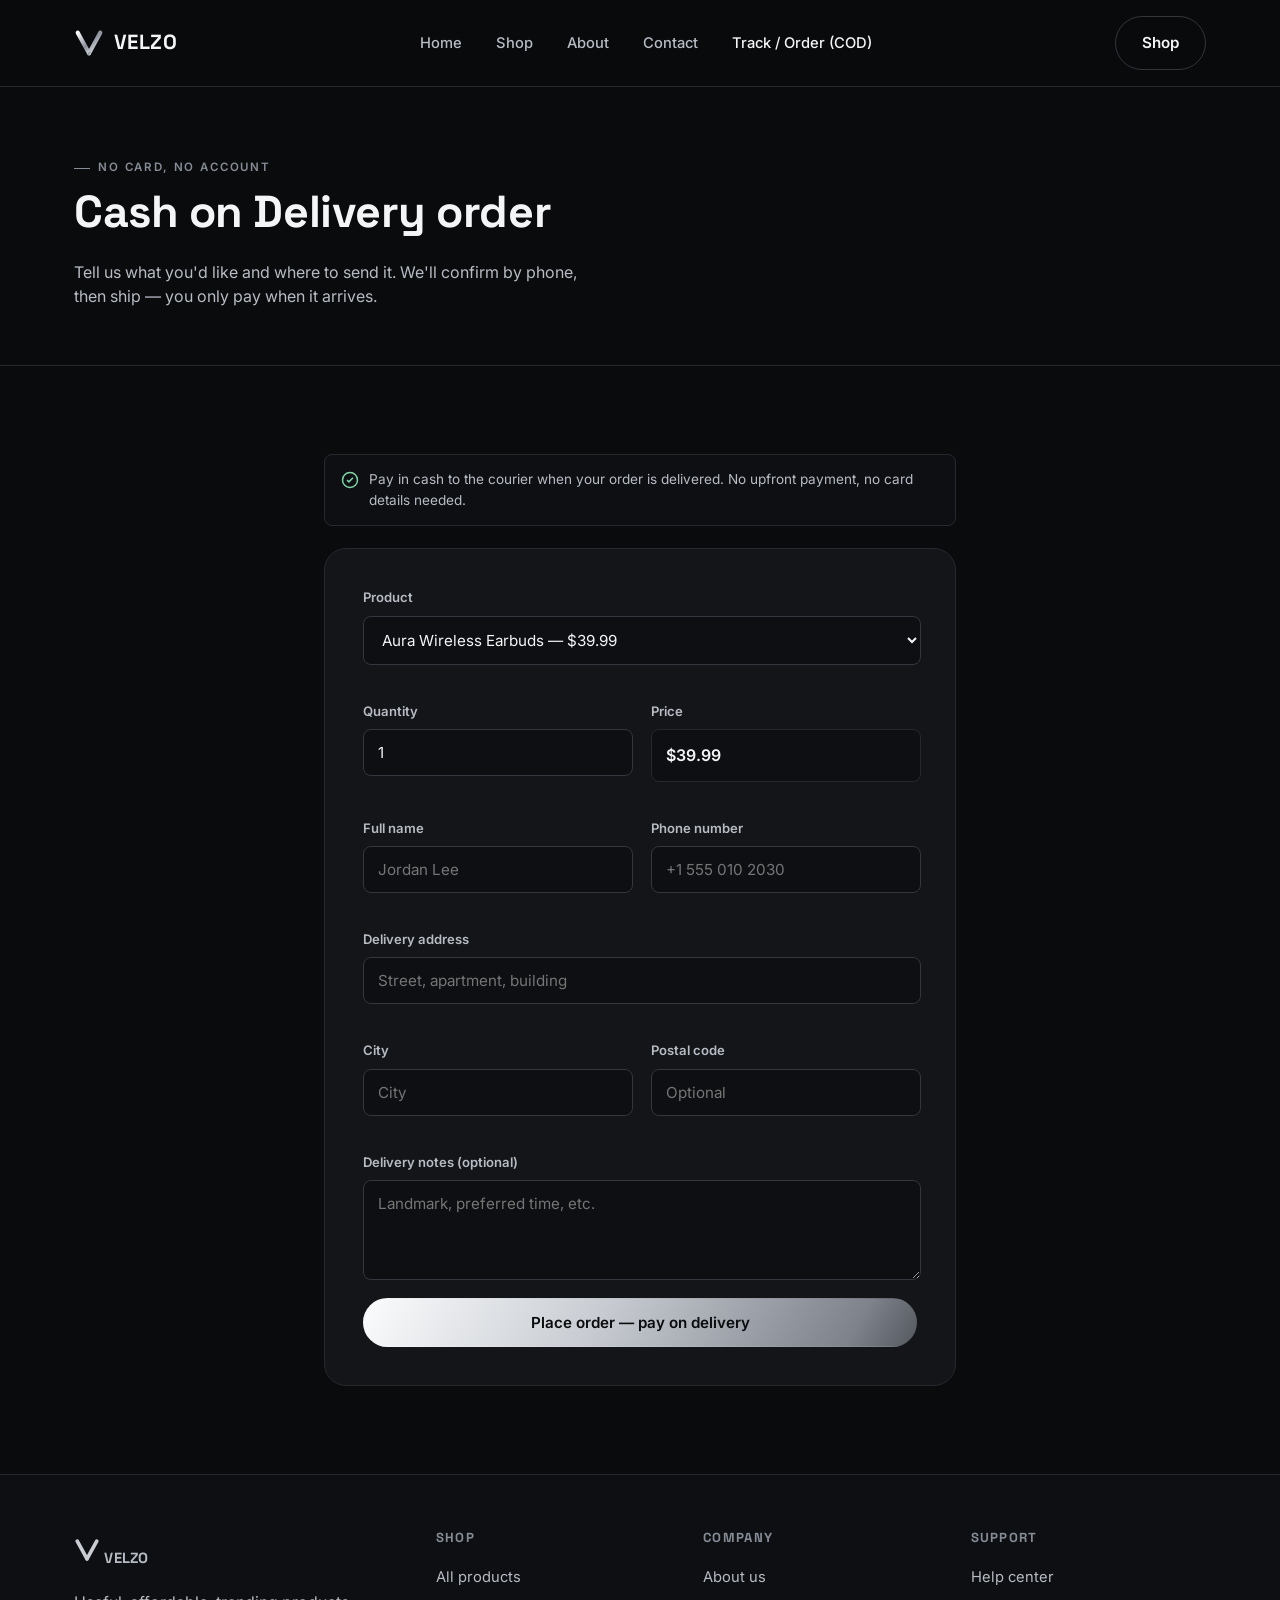
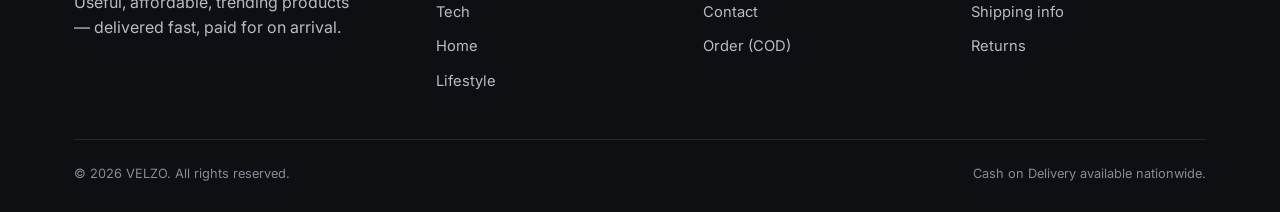
==== order.html @ 2fbee6c0 "Add files via upload" ====
<!DOCTYPE html>
<html lang="en">
<head>
<meta charset="UTF-8">
<meta name="viewport" content="width=device-width, initial-scale=1.0">
<title>Order — Cash on Delivery — VELZO</title>
<link rel="preconnect" href="https://fonts.googleapis.com">
<link href="https://fonts.googleapis.com/css2?family=Space+Grotesk:wght@500;600;700&family=Inter:wght@400;500;600;700&display=swap" rel="stylesheet">
<link rel="stylesheet" href="style.css">
</head>
<body>

<nav class="nav">
  <div class="nav-inner">
    <a href="index.html" class="logo">
      <svg width="30" height="30" viewBox="0 0 32 32"><defs><linearGradient id="g1" x1="0" y1="0" x2="1" y2="1">
        <stop offset="0" stop-color="#fbfcfd"/><stop offset="0.5" stop-color="#8b929c"/><stop offset="1" stop-color="#fbfcfd"/>
      </linearGradient></defs>
      <path d="M4 5 L16 27 L28 5" stroke="url(#g1)" stroke-width="4.5" fill="none" stroke-linecap="round" stroke-linejoin="round"/>
      <circle cx="16" cy="27" r="2.1" fill="url(#g1)"/></svg>
      VELZO
    </a>
    <ul class="nav-links">
      <li><a href="index.html">Home</a></li>
      <li><a href="shop.html">Shop</a></li>
      <li><a href="about.html">About</a></li>
      <li><a href="contact.html">Contact</a></li>
      <li><a href="order.html" class="active">Track / Order (COD)</a></li>
    </ul>
    <div class="nav-cta">
      <a href="shop.html" class="btn btn-outline">Shop</a>
      <button class="nav-toggle" aria-label="Menu"><span></span></button>
    </div>
  </div>
</nav>

<div class="page-header">
  <div class="container">
    <div class="eyebrow">No card, no account</div>
    <h1>Cash on Delivery order</h1>
    <p style="max-width:520px;">Tell us what you'd like and where to send it. We'll confirm by phone, then ship — you only pay when it arrives.</p>
  </div>
</div>

<section>
  <div class="container" style="max-width:680px;">

    <div class="form-note">
      <svg width="18" height="18" viewBox="0 0 24 24" fill="none" stroke="currentColor" stroke-width="2"><circle cx="12" cy="12" r="10"/><path d="M8 12l2.5 2.5L16 9"/></svg>
      <span>Pay in cash to the courier when your order is delivered. No upfront payment, no card details needed.</span>
    </div>

    <div class="form-card" id="order-form-card">
      <form id="order-form">
        <div class="form-grid">
          <div class="field full">
            <label for="order-product">Product</label>
            <select id="order-product" required></select>
          </div>
          <div class="field">
            <label for="order-qty">Quantity</label>
            <input id="order-qty" type="number" min="1" value="1" required>
          </div>
          <div class="field">
            <label>Price</label>
            <div style="padding:13px 14px;border:1px solid var(--border);border-radius:var(--radius-sm);background:var(--bg-soft);color:var(--silver-100);font-weight:600;" id="order-price-display">—</div>
          </div>
          <div class="field"><label for="order-name">Full name</label><input id="order-name" type="text" required placeholder="Jordan Lee"></div>
          <div class="field"><label for="order-phone">Phone number</label><input id="order-phone" type="tel" required placeholder="+1 555 010 2030"></div>
          <div class="field full"><label for="order-address">Delivery address</label><input id="order-address" type="text" required placeholder="Street, apartment, building"></div>
          <div class="field"><label for="order-city">City</label><input id="order-city" type="text" required placeholder="City"></div>
          <div class="field"><label for="order-zip">Postal code</label><input id="order-zip" type="text" placeholder="Optional"></div>
          <div class="field full"><label for="order-notes">Delivery notes (optional)</label><textarea id="order-notes" placeholder="Landmark, preferred time, etc."></textarea></div>
        </div>
        <button type="submit" class="btn btn-primary btn-block">Place order — pay on delivery</button>
      </form>
    </div>

    <div class="form-card success-panel" id="order-success">
      <svg width="48" height="48" viewBox="0 0 24 24" fill="none" stroke="currentColor" stroke-width="2"><circle cx="12" cy="12" r="10"/><path d="M8 12l2.5 2.5L16 9"/></svg>
      <h3>Order received</h3>
      <p>We'll call to confirm shortly, then ship your order. Pay the courier in cash when it arrives.</p>
      <div class="order-summary">
        <div><span>Name</span><span id="summary-name"></span></div>
        <div><span>Phone</span><span id="summary-phone"></span></div>
        <div><span>Deliver to</span><span id="summary-address"></span></div>
        <div><span>Order</span><span id="summary-product"></span></div>
        <div><span>Total</span><span id="summary-total"></span></div>
      </div>
      <a href="shop.html" class="btn btn-outline">Continue shopping</a>
    </div>

  </div>
</section>

<footer>
  <div class="container">
    <div class="footer-grid">
      <div>
        <a href="index.html" class="logo" style="margin-bottom:14px;">
          <svg width="26" height="26" viewBox="0 0 32 32"><path d="M4 5 L16 27 L28 5" stroke="#c9cdd3" stroke-width="4.5" fill="none" stroke-linecap="round" stroke-linejoin="round"/><circle cx="16" cy="27" r="2.1" fill="#c9cdd3"/></svg>
          VELZO
        </a>
        <p style="max-width:280px;">Useful, affordable, trending products — delivered fast, paid for on arrival.</p>
      </div>
      <div>
        <h4>Shop</h4>
        <a href="shop.html">All products</a>
        <a href="shop.html">Tech</a>
        <a href="shop.html">Home</a>
        <a href="shop.html">Lifestyle</a>
      </div>
      <div>
        <h4>Company</h4>
        <a href="about.html">About us</a>
        <a href="contact.html">Contact</a>
        <a href="order.html">Order (COD)</a>
      </div>
      <div>
        <h4>Support</h4>
        <a href="contact.html">Help center</a>
        <a href="contact.html">Shipping info</a>
        <a href="contact.html">Returns</a>
      </div>
    </div>
    <div class="footer-bottom">
      <span>© 2026 VELZO. All rights reserved.</span>
      <span>Cash on Delivery available nationwide.</span>
    </div>
  </div>
</footer>

<script src="script.js"></script>
</body>
</html>
---- style.css ----
/* ===== VELZO — design tokens ===== */
:root{
  --bg:#0a0b0d;
  --bg-soft:#0d0f12;
  --panel:#141519;
  --panel-2:#191b20;
  --border:#26282e;
  --border-light:#34363d;
  --silver-100:#f4f5f7;
  --silver-200:#e2e4e8;
  --silver-400:#b7bcc4;
  --silver-600:#868c96;
  --silver-800:#4d5158;
  --glow:#bcd4e6;
  --danger:#e2665f;
  --ok:#7fd6a6;
  --radius-sm:8px;
  --radius:14px;
  --radius-lg:22px;
  --chrome:linear-gradient(120deg,#fbfcfd 0%,#c7cbd1 22%,#7d828b 45%,#3c3e43 55%,#c7cbd1 75%,#fbfcfd 100%);
  --font-display:'Space Grotesk',sans-serif;
  --font-body:'Inter',sans-serif;
  --maxw:1180px;
}

*,*::before,*::after{box-sizing:border-box;}
html{scroll-behavior:smooth;}
body{
  margin:0;
  background:var(--bg);
  color:var(--silver-200);
  font-family:var(--font-body);
  line-height:1.55;
  -webkit-font-smoothing:antialiased;
}
img{max-width:100%;display:block;}
a{color:inherit;text-decoration:none;}
ul{list-style:none;margin:0;padding:0;}
h1,h2,h3,h4{
  font-family:var(--font-display);
  color:var(--silver-100);
  line-height:1.12;
  margin:0 0 .5em;
  letter-spacing:-0.01em;
}
p{margin:0 0 1em;color:var(--silver-400);}
.container{max-width:var(--maxw);margin:0 auto;padding:0 24px;}
section{padding:88px 0;}
@media(max-width:720px){section{padding:56px 0;}}

.eyebrow{
  display:inline-flex;align-items:center;gap:8px;
  font-family:var(--font-body);
  font-size:.72rem;font-weight:600;letter-spacing:.16em;text-transform:uppercase;
  color:var(--silver-600);
  margin-bottom:14px;
}
.eyebrow::before{content:"";width:16px;height:1px;background:var(--silver-600);}

.chrome-text{
  background:var(--chrome);
  background-size:200% auto;
  -webkit-background-clip:text;background-clip:text;color:transparent;
  animation:sheen 6s linear infinite;
}
@keyframes sheen{to{background-position:200% center;}}

/* ===== buttons ===== */
.btn{
  display:inline-flex;align-items:center;justify-content:center;gap:8px;
  font-family:var(--font-body);font-weight:600;font-size:.95rem;
  padding:14px 26px;border-radius:100px;border:1px solid transparent;
  cursor:pointer;transition:transform .18s ease,box-shadow .18s ease,border-color .18s ease,background .18s ease;
  white-space:nowrap;
}
.btn:active{transform:scale(.97);}
.btn-primary{
  background:var(--chrome);background-size:200% auto;background-position:0 center;
  color:#0a0b0d;
}
.btn-primary:hover{background-position:100% center;box-shadow:0 0 0 1px var(--silver-200),0 8px 24px -8px rgba(255,255,255,.25);}
.btn-outline{
  background:transparent;border-color:var(--border-light);color:var(--silver-100);
}
.btn-outline:hover{border-color:var(--silver-400);box-shadow:0 0 0 1px var(--border-light);}
.btn-block{width:100%;}
.btn[disabled]{opacity:.5;cursor:not-allowed;}

/* ===== nav ===== */
.nav{
  position:sticky;top:0;z-index:50;
  background:rgba(10,11,13,.78);backdrop-filter:blur(10px);
  border-bottom:1px solid var(--border);
}
.nav-inner{display:flex;align-items:center;justify-content:space-between;padding:16px 24px;max-width:var(--maxw);margin:0 auto;}
.logo{display:flex;align-items:center;gap:10px;font-family:var(--font-display);font-size:1.28rem;font-weight:700;color:var(--silver-100);letter-spacing:.02em;}
.logo svg{flex-shrink:0;}
.nav-links{display:flex;align-items:center;gap:34px;}
.nav-links a{font-size:.92rem;font-weight:500;color:var(--silver-400);transition:color .15s;}
.nav-links a:hover,.nav-links a.active{color:var(--silver-100);}
.nav-cta{display:flex;align-items:center;gap:14px;}
.nav-toggle{display:none;background:none;border:1px solid var(--border-light);border-radius:8px;padding:8px 10px;cursor:pointer;}
.nav-toggle span,.nav-toggle span::before,.nav-toggle span::after{content:"";display:block;width:18px;height:2px;background:var(--silver-100);position:relative;}
.nav-toggle span::before{position:absolute;top:-6px;}
.nav-toggle span::after{position:absolute;top:6px;}

@media(max-width:860px){
  .nav-links{
    position:fixed;inset:64px 0 auto 0;background:var(--bg-soft);
    flex-direction:column;align-items:flex-start;gap:0;
    border-bottom:1px solid var(--border);
    transform:translateY(-130%);transition:transform .25s ease;
  }
  .nav-links.open{transform:translateY(0);}
  .nav-links a{width:100%;padding:16px 24px;border-bottom:1px solid var(--border);}
  .nav-toggle{display:block;}
  .nav-cta .btn-outline{display:none;}
}

/* ===== hero ===== */
.hero{position:relative;overflow:hidden;padding:120px 0 100px;}
.hero-mark{
  position:absolute;right:-120px;top:-120px;width:560px;height:560px;opacity:.16;
  background:radial-gradient(circle at 30% 30%,var(--silver-400),transparent 60%);
  filter:blur(10px);pointer-events:none;
}
.hero-grid{display:grid;grid-template-columns:1.1fr .9fr;gap:56px;align-items:center;position:relative;}
.hero h1{font-size:clamp(2.4rem,5vw,3.9rem);}
.hero p.lead{font-size:1.12rem;max-width:520px;}
.hero-actions{display:flex;gap:14px;margin-top:32px;flex-wrap:wrap;}
.hero-visual{position:relative;aspect-ratio:1/1;border-radius:var(--radius-lg);border:1px solid var(--border-light);background:linear-gradient(160deg,var(--panel),var(--bg-soft));display:flex;align-items:center;justify-content:center;}
.hero-visual svg{width:62%;height:62%;}
@media(max-width:900px){.hero-grid{grid-template-columns:1fr;}.hero-visual{order:-1;max-width:340px;margin:0 auto;}}

/* ===== trust strip ===== */
.trust-strip{border-top:1px solid var(--border);border-bottom:1px solid var(--border);background:var(--bg-soft);}
.trust-strip .container{display:flex;justify-content:space-between;flex-wrap:wrap;gap:20px;padding-top:26px;padding-bottom:26px;}
.trust-item{display:flex;align-items:center;gap:10px;font-size:.86rem;color:var(--silver-400);font-weight:500;}
.trust-item svg{flex-shrink:0;color:var(--silver-200);}

/* ===== section headers ===== */
.section-head{display:flex;justify-content:space-between;align-items:flex-end;gap:24px;margin-bottom:40px;flex-wrap:wrap;}
.section-head h2{font-size:clamp(1.7rem,3vw,2.3rem);margin:0;}
.section-head p{margin:0;max-width:420px;}

/* ===== product grid / cards ===== */
.grid{display:grid;grid-template-columns:repeat(3,1fr);gap:22px;}
@media(max-width:920px){.grid{grid-template-columns:repeat(2,1fr);}}
@media(max-width:560px){.grid{grid-template-columns:1fr;}}

.card{
  background:var(--panel);border:1px solid var(--border);border-radius:var(--radius);
  padding:22px;display:flex;flex-direction:column;gap:14px;
  transition:transform .2s ease,border-color .2s ease,box-shadow .2s ease;
  position:relative;
}
.card:hover{transform:translateY(-6px);border-color:var(--border-light);box-shadow:0 20px 40px -20px rgba(0,0,0,.6),0 0 0 1px var(--border-light);}
.card-media{
  aspect-ratio:1/1;border-radius:var(--radius-sm);background:var(--bg-soft);
  border:1px solid var(--border);display:flex;align-items:center;justify-content:center;overflow:hidden;
}
.card-media svg{width:52%;height:52%;color:var(--silver-200);}
.card-tag{position:absolute;top:34px;left:34px;font-size:.68rem;font-weight:700;letter-spacing:.08em;text-transform:uppercase;background:rgba(10,11,13,.75);color:var(--silver-100);padding:5px 10px;border-radius:100px;border:1px solid var(--border-light);}
.card h3{font-size:1.05rem;margin:0;}
.card .price{font-family:var(--font-display);color:var(--silver-100);font-size:1.15rem;font-weight:700;}
.card .price small{color:var(--silver-600);font-weight:500;font-size:.8rem;text-decoration:line-through;margin-left:8px;}
.card-row{display:flex;align-items:center;justify-content:space-between;gap:12px;margin-top:auto;}
.card-desc{font-size:.88rem;color:var(--silver-600);margin:0;}

/* ===== filters (shop) ===== */
.filters{display:flex;gap:10px;flex-wrap:wrap;margin-bottom:34px;}
.chip{
  border:1px solid var(--border-light);padding:9px 18px;border-radius:100px;font-size:.85rem;font-weight:600;
  color:var(--silver-400);cursor:pointer;background:transparent;transition:all .15s;
}
.chip.active,.chip:hover{color:#0a0b0d;background:var(--silver-200);border-color:var(--silver-200);}

/* ===== value props ===== */
.values{display:grid;grid-template-columns:repeat(3,1fr);gap:22px;}
@media(max-width:820px){.values{grid-template-columns:1fr;}}
.value-card{padding:30px;border:1px solid var(--border);border-radius:var(--radius);background:var(--bg-soft);}
.value-card svg{margin-bottom:18px;color:var(--silver-200);}
.value-card h3{font-size:1.1rem;}

/* ===== CTA band ===== */
.cta-band{
  background:linear-gradient(135deg,var(--panel-2),var(--bg-soft));
  border:1px solid var(--border-light);border-radius:var(--radius-lg);
  padding:56px;text-align:center;
}
.cta-band h2{font-size:clamp(1.6rem,3vw,2.2rem);}
.cta-band .btn{margin-top:14px;}

/* ===== footer ===== */
footer{border-top:1px solid var(--border);background:var(--bg-soft);padding:56px 0 28px;}
.footer-grid{display:grid;grid-template-columns:1.4fr 1fr 1fr 1fr;gap:32px;margin-bottom:40px;}
@media(max-width:760px){.footer-grid{grid-template-columns:1fr 1fr;}}
.footer-grid h4{font-size:.82rem;text-transform:uppercase;letter-spacing:.1em;color:var(--silver-600);margin-bottom:14px;}
.footer-grid a{display:block;padding:6px 0;color:var(--silver-400);font-size:.92rem;}
.footer-grid a:hover{color:var(--silver-100);}
.footer-bottom{display:flex;justify-content:space-between;flex-wrap:wrap;gap:12px;border-top:1px solid var(--border);padding-top:24px;font-size:.8rem;color:var(--silver-600);}

/* ===== page header (inner pages) ===== */
.page-header{padding:64px 0 40px;border-bottom:1px solid var(--border);}
.page-header .eyebrow{margin-bottom:10px;}
.page-header h1{font-size:clamp(2rem,4vw,2.8rem);}

/* ===== product detail ===== */
.product-detail{display:grid;grid-template-columns:1fr 1fr;gap:52px;align-items:start;}
@media(max-width:860px){.product-detail{grid-template-columns:1fr;}}
.product-gallery{aspect-ratio:1/1;border-radius:var(--radius-lg);background:var(--panel);border:1px solid var(--border-light);display:flex;align-items:center;justify-content:center;}
.product-gallery svg{width:48%;height:48%;color:var(--silver-200);}
.product-info .price-row{display:flex;align-items:baseline;gap:12px;margin:14px 0 22px;}
.product-info .price-row .price{font-family:var(--font-display);font-size:2rem;color:var(--silver-100);font-weight:700;}
.product-info .price-row .old{color:var(--silver-600);text-decoration:line-through;font-size:1.1rem;}
.badge{display:inline-block;font-size:.7rem;font-weight:700;letter-spacing:.08em;text-transform:uppercase;color:var(--ok);border:1px solid var(--ok);border-radius:100px;padding:4px 10px;margin-bottom:14px;}
.spec-list{border-top:1px solid var(--border);margin-top:26px;}
.spec-row{display:flex;justify-content:space-between;padding:12px 0;border-bottom:1px solid var(--border);font-size:.9rem;}
.spec-row span:first-child{color:var(--silver-600);}
.spec-row span:last-child{color:var(--silver-200);font-weight:500;}
.product-actions{display:flex;gap:12px;margin-top:26px;flex-wrap:wrap;}

/* ===== forms ===== */
.form-card{background:var(--panel);border:1px solid var(--border);border-radius:var(--radius-lg);padding:38px;}
.form-grid{display:grid;grid-template-columns:1fr 1fr;gap:18px;}
@media(max-width:640px){.form-grid{grid-template-columns:1fr;}}
.field{display:flex;flex-direction:column;gap:8px;margin-bottom:18px;}
.field.full{grid-column:1/-1;}
.field label{font-size:.82rem;font-weight:600;color:var(--silver-400);}
.field input,.field select,.field textarea{
  background:var(--bg-soft);border:1px solid var(--border-light);border-radius:var(--radius-sm);
  padding:13px 14px;color:var(--silver-100);font-family:var(--font-body);font-size:.95rem;
}
.field input:focus,.field select:focus,.field textarea:focus{outline:none;border-color:var(--silver-400);box-shadow:0 0 0 3px rgba(191,196,204,.12);}
.field textarea{resize:vertical;min-height:100px;}
.form-note{display:flex;gap:10px;align-items:flex-start;background:var(--bg-soft);border:1px solid var(--border);border-radius:var(--radius-sm);padding:14px 16px;font-size:.85rem;color:var(--silver-400);margin-bottom:22px;}
.form-note svg{flex-shrink:0;margin-top:2px;color:var(--ok);}
.success-panel{display:none;text-align:center;padding:50px 20px;}
.success-panel svg{margin:0 auto 18px;color:var(--ok);}
.success-panel.show{display:block;}
.form-card.hide{display:none;}
.order-summary{background:var(--bg-soft);border:1px solid var(--border);border-radius:var(--radius-sm);padding:16px 18px;margin:20px 0;text-align:left;font-size:.9rem;}
.order-summary div{display:flex;justify-content:space-between;padding:4px 0;color:var(--silver-400);}
.order-summary div span:last-child{color:var(--silver-100);font-weight:600;}

/* ===== about page ===== */
.about-grid{display:grid;grid-template-columns:1fr 1fr;gap:52px;align-items:center;}
@media(max-width:860px){.about-grid{grid-template-columns:1fr;}}
.stat-row{display:flex;gap:36px;margin-top:28px;flex-wrap:wrap;}
.stat b{display:block;font-family:var(--font-display);font-size:1.9rem;color:var(--silver-100);}
.stat span{font-size:.8rem;color:var(--silver-600);}

/* ===== contact ===== */
.contact-grid{display:grid;grid-template-columns:1fr 1fr;gap:52px;}
@media(max-width:860px){.contact-grid{grid-template-columns:1fr;}}
.contact-info-card{border:1px solid var(--border);border-radius:var(--radius);padding:24px;background:var(--bg-soft);display:flex;gap:16px;margin-bottom:16px;}
.contact-info-card svg{flex-shrink:0;color:var(--silver-200);}
.contact-info-card h4{margin:0 0 4px;font-size:.95rem;color:var(--silver-100);}
.contact-info-card p{margin:0;font-size:.88rem;}

.empty-state{text-align:center;padding:60px 20px;color:var(--silver-600);}
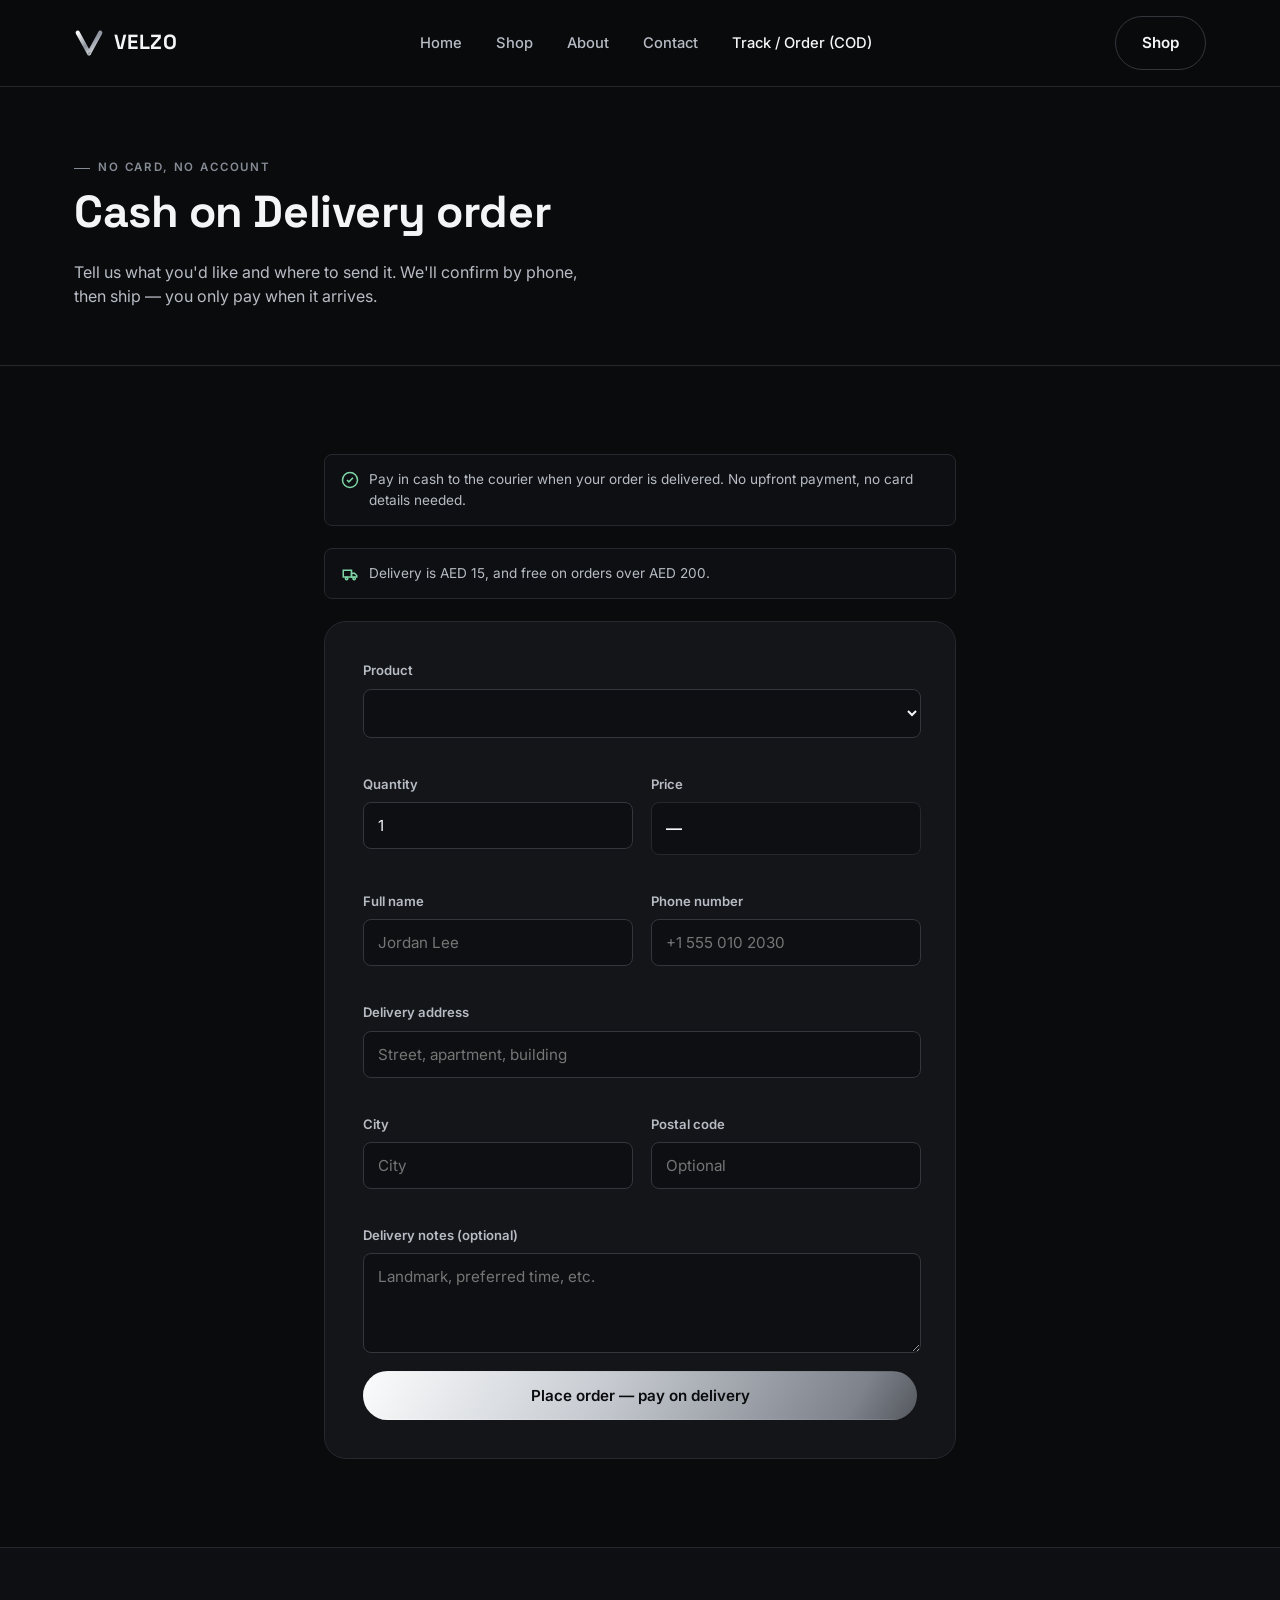
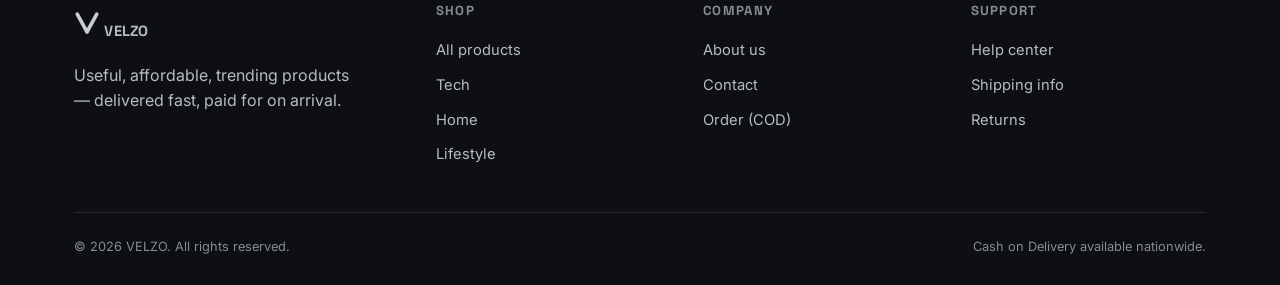
==== commit 482865c0: "Add files via upload" ====
--- a/order.html
+++ b/order.html
@@ -49,6 +49,10 @@
       <svg width="18" height="18" viewBox="0 0 24 24" fill="none" stroke="currentColor" stroke-width="2"><circle cx="12" cy="12" r="10"/><path d="M8 12l2.5 2.5L16 9"/></svg>
       <span>Pay in cash to the courier when your order is delivered. No upfront payment, no card details needed.</span>
     </div>
+    <div class="form-note">
+      <svg width="18" height="18" viewBox="0 0 24 24" fill="none" stroke="currentColor" stroke-width="2"><path d="M3 7h11v9H3z"/><path d="M14 11h4l3 3v2h-7z"/><circle cx="7.5" cy="18" r="1.6"/><circle cx="17.5" cy="18" r="1.6"/></svg>
+      <span>Delivery is AED 15, and free on orders over AED 200.</span>
+    </div>
 
     <div class="form-card" id="order-form-card">
       <form id="order-form">
@@ -85,6 +89,8 @@
         <div><span>Phone</span><span id="summary-phone"></span></div>
         <div><span>Deliver to</span><span id="summary-address"></span></div>
         <div><span>Order</span><span id="summary-product"></span></div>
+        <div><span>Subtotal</span><span id="summary-subtotal"></span></div>
+        <div><span>Delivery</span><span id="summary-delivery"></span></div>
         <div><span>Total</span><span id="summary-total"></span></div>
       </div>
       <a href="shop.html" class="btn btn-outline">Continue shopping</a>
